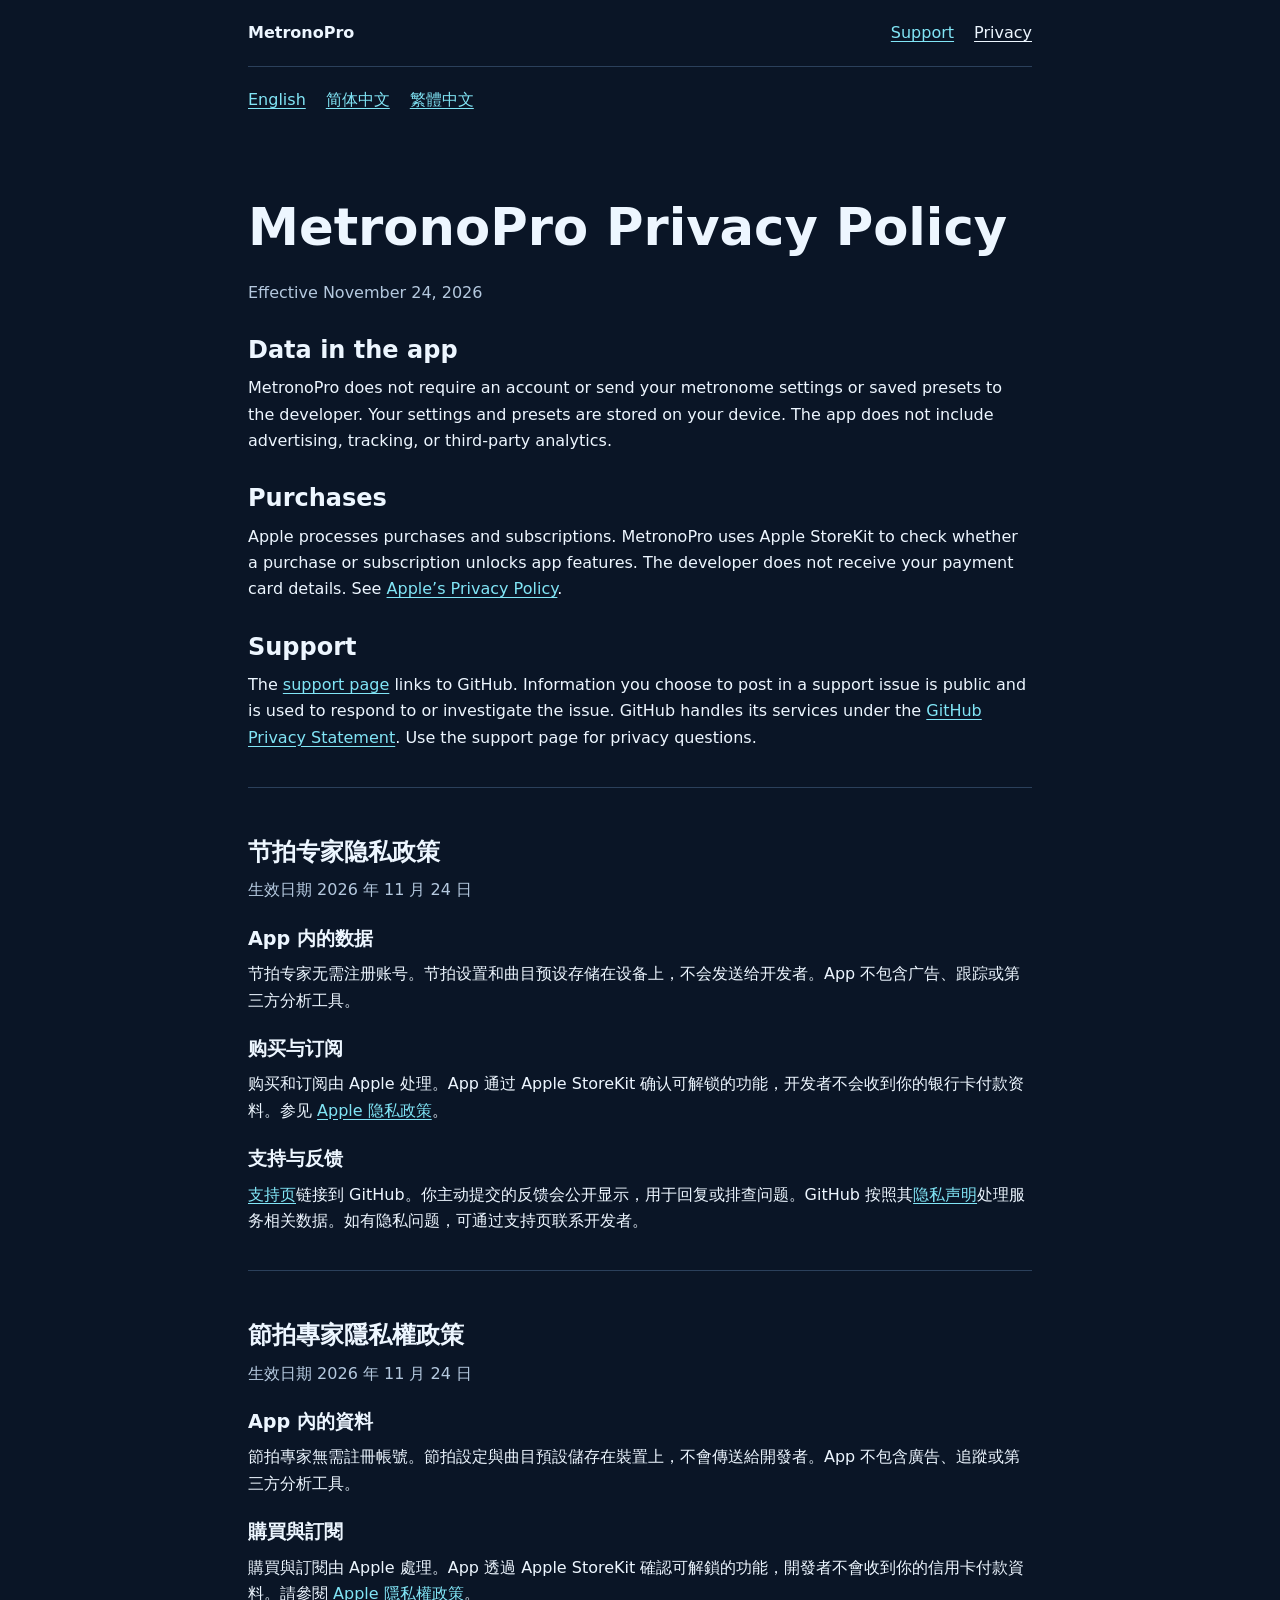
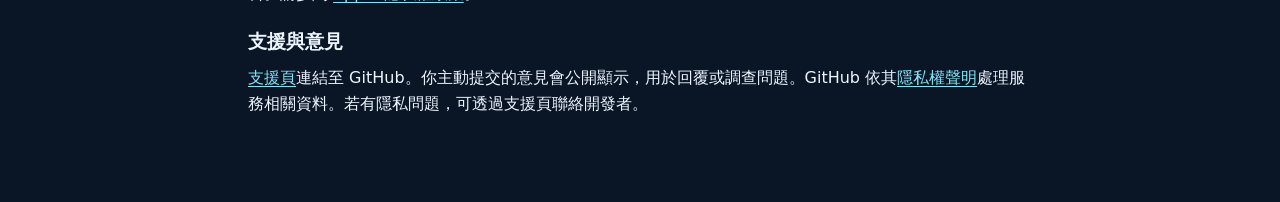
==== privacy/index.html @ d9d891e8 "Add MetronoPro support and privacy pages" ====
﻿<!doctype html>
<html lang="en">
<head>
  <meta charset="utf-8">
  <meta name="viewport" content="width=device-width, initial-scale=1">
  <meta name="description" content="How MetronoPro handles your data.">
  <title>MetronoPro Privacy Policy</title>
  <link rel="stylesheet" href="../style.css">
</head>
<body>
<header>
  <a class="brand" href="../">MetronoPro</a>
  <nav aria-label="Site"><a href="../">Support</a><a aria-current="page" href="./">Privacy</a></nav>
</header>
<main>
  <nav class="languages" aria-label="Language">
    <a href="#english" lang="en">English</a><a href="#simplified" lang="zh-Hans">简体中文</a><a href="#traditional" lang="zh-Hant">繁體中文</a>
  </nav>
  <section id="english">
    <h1>MetronoPro Privacy Policy</h1>
    <p class="date">Effective November 24, 2026</p>
    <h2>Data in the app</h2>
    <p>MetronoPro does not require an account or send your metronome settings or saved presets to the developer. Your settings and presets are stored on your device. The app does not include advertising, tracking, or third-party analytics.</p>
    <h2>Purchases</h2>
    <p>Apple processes purchases and subscriptions. MetronoPro uses Apple StoreKit to check whether a purchase or subscription unlocks app features. The developer does not receive your payment card details. See <a href="https://www.apple.com/legal/privacy/">Apple’s Privacy Policy</a>.</p>
    <h2>Support</h2>
    <p>The <a href="../">support page</a> links to GitHub. Information you choose to post in a support issue is public and is used to respond to or investigate the issue. GitHub handles its services under the <a href="https://docs.github.com/en/site-policy/privacy-policies/github-general-privacy-statement">GitHub Privacy Statement</a>. Use the support page for privacy questions.</p>
  </section>
  <section id="simplified" lang="zh-Hans">
    <h2>节拍专家隐私政策</h2>
    <p class="date">生效日期 2026 年 11 月 24 日</p>
    <h3>App 内的数据</h3>
    <p>节拍专家无需注册账号。节拍设置和曲目预设存储在设备上，不会发送给开发者。App 不包含广告、跟踪或第三方分析工具。</p>
    <h3>购买与订阅</h3>
    <p>购买和订阅由 Apple 处理。App 通过 Apple StoreKit 确认可解锁的功能，开发者不会收到你的银行卡付款资料。参见 <a href="https://www.apple.com/legal/privacy/">Apple 隐私政策</a>。</p>
    <h3>支持与反馈</h3>
    <p><a href="../#simplified">支持页</a>链接到 GitHub。你主动提交的反馈会公开显示，用于回复或排查问题。GitHub 按照其<a href="https://docs.github.com/en/site-policy/privacy-policies/github-general-privacy-statement">隐私声明</a>处理服务相关数据。如有隐私问题，可通过支持页联系开发者。</p>
  </section>
  <section id="traditional" lang="zh-Hant">
    <h2>節拍專家隱私權政策</h2>
    <p class="date">生效日期 2026 年 11 月 24 日</p>
    <h3>App 內的資料</h3>
    <p>節拍專家無需註冊帳號。節拍設定與曲目預設儲存在裝置上，不會傳送給開發者。App 不包含廣告、追蹤或第三方分析工具。</p>
    <h3>購買與訂閱</h3>
    <p>購買與訂閱由 Apple 處理。App 透過 Apple StoreKit 確認可解鎖的功能，開發者不會收到你的信用卡付款資料。請參閱 <a href="https://www.apple.com/legal/privacy/">Apple 隱私權政策</a>。</p>
    <h3>支援與意見</h3>
    <p><a href="../#traditional">支援頁</a>連結至 GitHub。你主動提交的意見會公開顯示，用於回覆或調查問題。GitHub 依其<a href="https://docs.github.com/en/site-policy/privacy-policies/github-general-privacy-statement">隱私權聲明</a>處理服務相關資料。若有隱私問題，可透過支援頁聯絡開發者。</p>
  </section>
</main>
</body>
</html>
---- style.css ----
﻿:root {
  color-scheme: dark;
  font-family: system-ui, sans-serif;
  color: #edf6ff;
  background: #0a1526;
  line-height: 1.65;
  --link: #81e5f6;
  --rule: #2b405b;
  --muted: #b5c9df;
}
body { max-width: 49rem; margin: 0 auto; padding: 0 clamp(1rem, 5vw, 2rem) 3rem; }
header { display: flex; flex-wrap: wrap; align-items: baseline; justify-content: space-between; gap: .5rem 1.5rem; padding: 1.25rem 0; border-bottom: 1px solid var(--rule); }
nav { display: flex; flex-wrap: wrap; gap: .5rem 1.25rem; }
.brand { color: inherit; font-weight: 750; text-decoration: none; }
a { color: var(--link); text-underline-offset: .2em; }
a[aria-current] { color: inherit; }
a:focus-visible { outline: 2px solid var(--link); outline-offset: .25rem; }
.languages { padding-top: 1.25rem; }
section { padding: 1.25rem 0; scroll-margin-top: 1rem; }
section + section { border-top: 1px solid var(--rule); }
h1, h2, h3 { line-height: 1.25; margin: 1.2em 0 .4em; }
h1 { font-size: clamp(2rem, 6vw, 3.2rem); }
h2 { font-size: 1.5rem; }
h3 { font-size: 1.2rem; }
p { margin: .65rem 0 1rem; }
.date { color: var(--muted); }
.action { display: inline-block; border: 1px solid var(--link); border-radius: .65rem; padding: .5rem .9rem; font-weight: 650; text-decoration: none; }
.action:hover { background: #153248; }
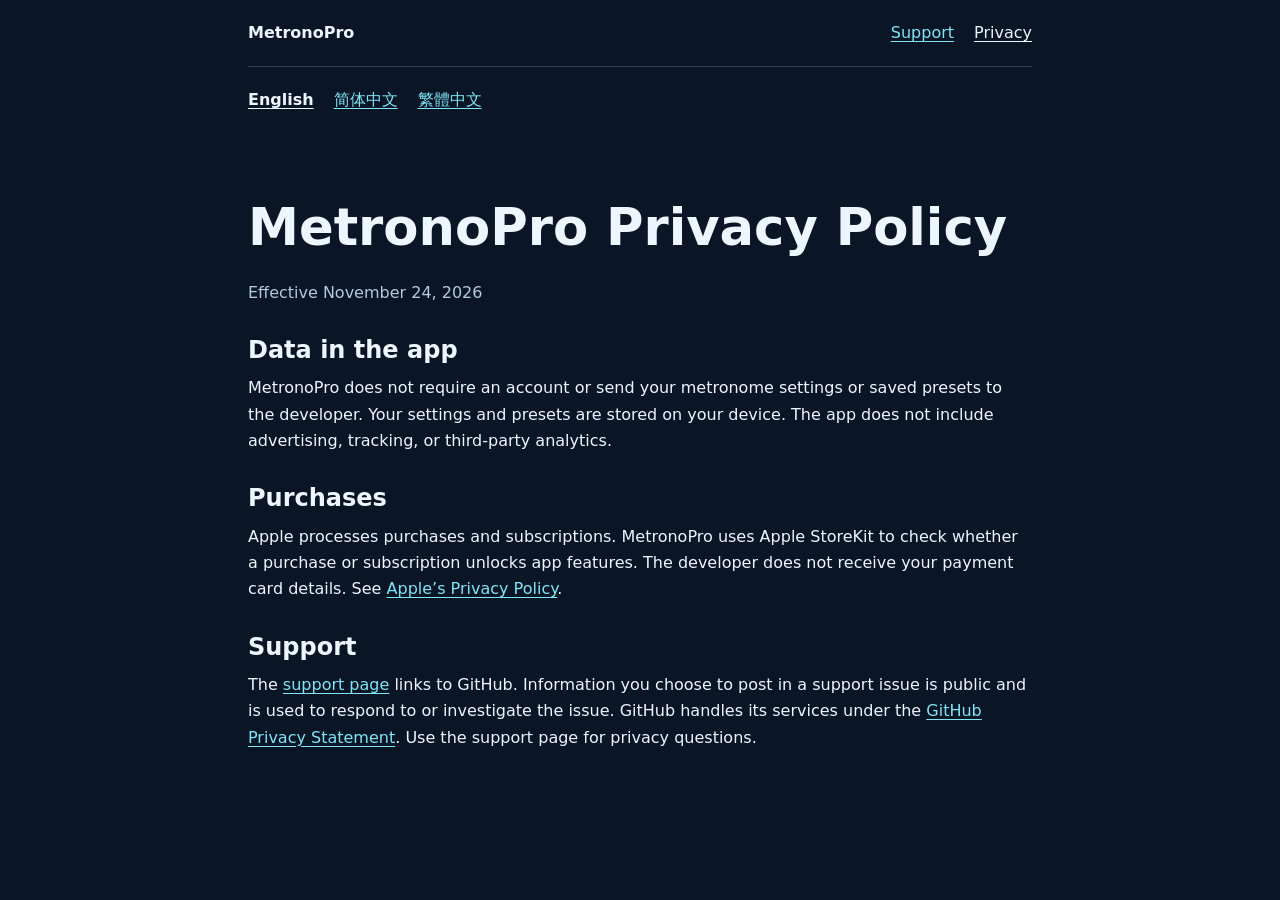
==== commit 42fa6dde: "Show one selected language on support pages" ====
--- a/privacy/index.html
+++ b/privacy/index.html
@@ -6,11 +6,12 @@
   <meta name="description" content="How MetronoPro handles your data.">
   <title>MetronoPro Privacy Policy</title>
   <link rel="stylesheet" href="../style.css">
+  <script src="../language.js" defer></script>
 </head>
 <body>
 <header>
-  <a class="brand" href="../">MetronoPro</a>
-  <nav aria-label="Site"><a href="../">Support</a><a aria-current="page" href="./">Privacy</a></nav>
+  <a class="brand" href="../" data-localized-link>MetronoPro</a>
+  <nav aria-label="Site"><a href="../" data-localized-link>Support</a><a aria-current="page" href="./" data-localized-link>Privacy</a></nav>
 </header>
 <main>
   <nav class="languages" aria-label="Language">
@@ -24,7 +25,7 @@
     <h2>Purchases</h2>
     <p>Apple processes purchases and subscriptions. MetronoPro uses Apple StoreKit to check whether a purchase or subscription unlocks app features. The developer does not receive your payment card details. See <a href="https://www.apple.com/legal/privacy/">Apple’s Privacy Policy</a>.</p>
     <h2>Support</h2>
-    <p>The <a href="../">support page</a> links to GitHub. Information you choose to post in a support issue is public and is used to respond to or investigate the issue. GitHub handles its services under the <a href="https://docs.github.com/en/site-policy/privacy-policies/github-general-privacy-statement">GitHub Privacy Statement</a>. Use the support page for privacy questions.</p>
+    <p>The <a href="../#english">support page</a> links to GitHub. Information you choose to post in a support issue is public and is used to respond to or investigate the issue. GitHub handles its services under the <a href="https://docs.github.com/en/site-policy/privacy-policies/github-general-privacy-statement">GitHub Privacy Statement</a>. Use the support page for privacy questions.</p>
   </section>
   <section id="simplified" lang="zh-Hans">
     <h2>节拍专家隐私政策</h2>
--- a/style.css
+++ b/style.css
@@ -16,6 +16,7 @@
 a[aria-current] { color: inherit; }
 a:focus-visible { outline: 2px solid var(--link); outline-offset: .25rem; }
 .languages { padding-top: 1.25rem; }
+.languages a[aria-current] { font-weight: 700; }
 section { padding: 1.25rem 0; scroll-margin-top: 1rem; }
 section + section { border-top: 1px solid var(--rule); }
 h1, h2, h3 { line-height: 1.25; margin: 1.2em 0 .4em; }
